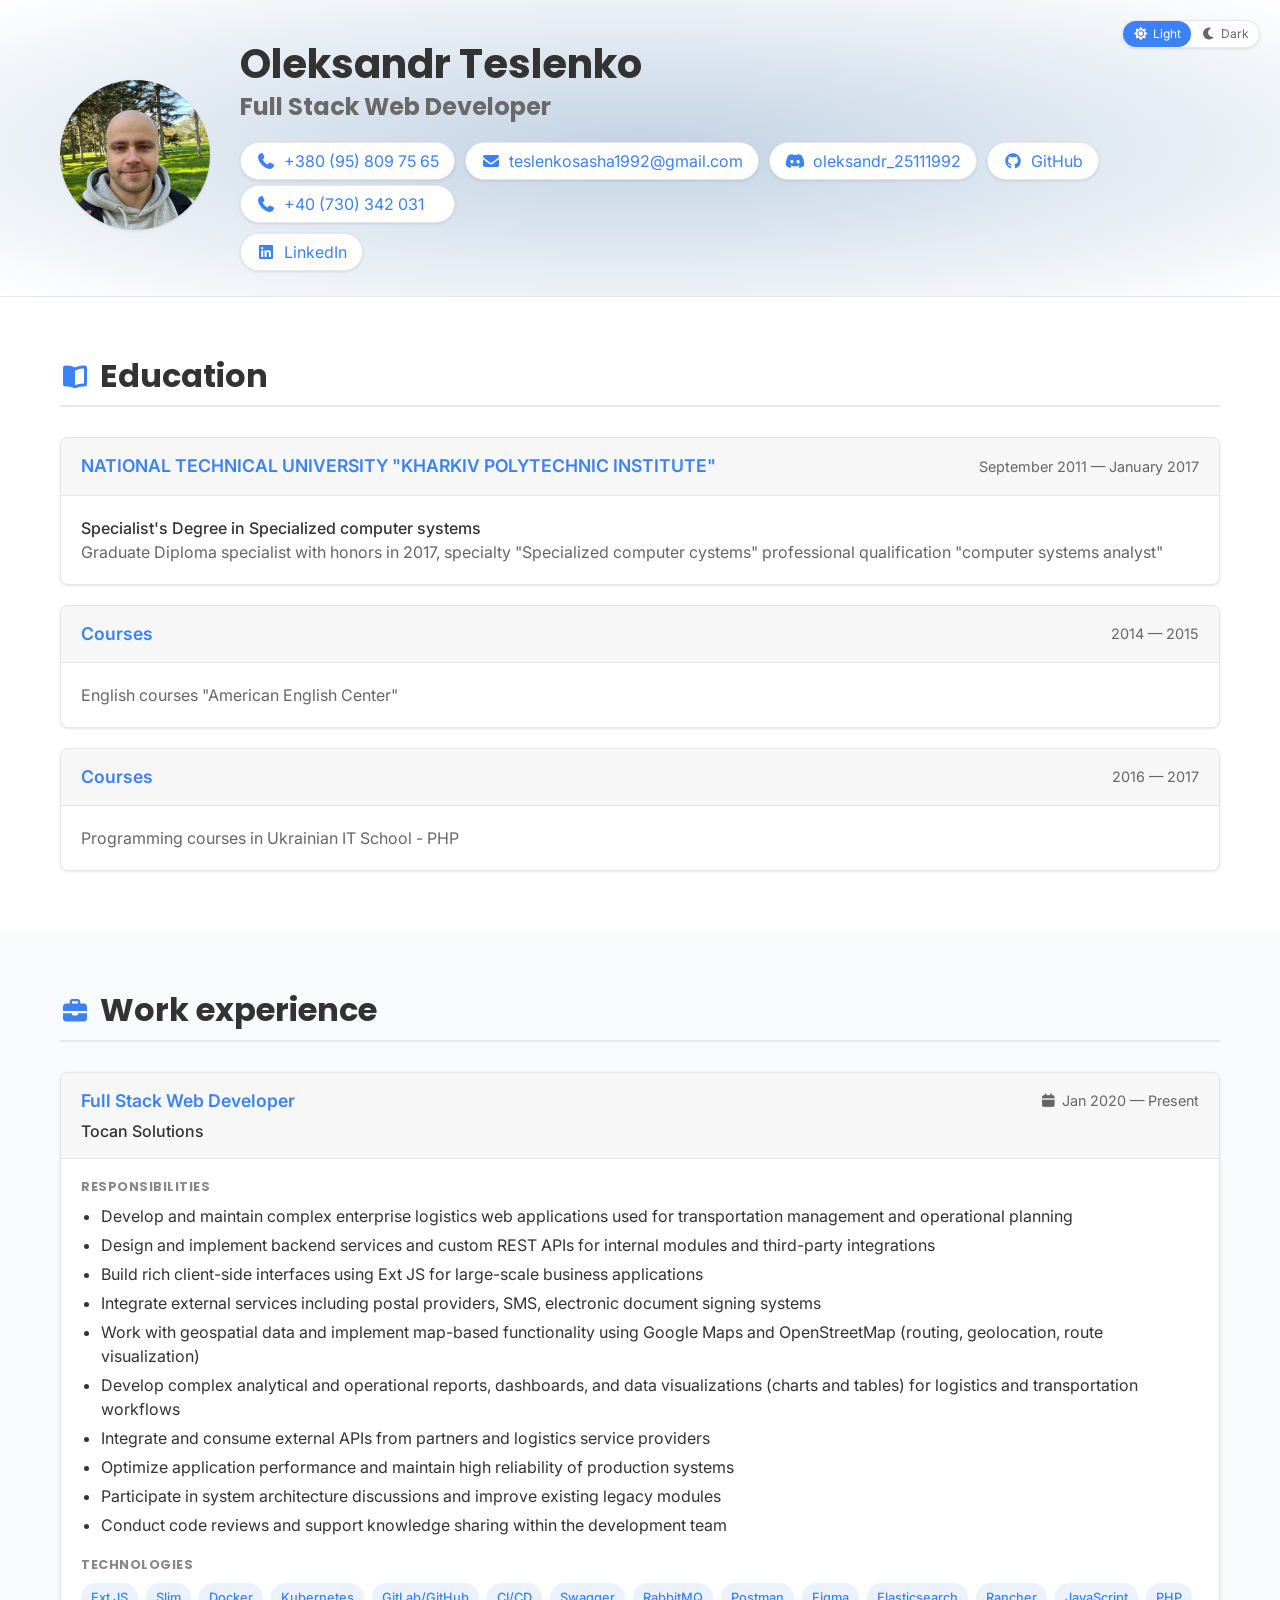
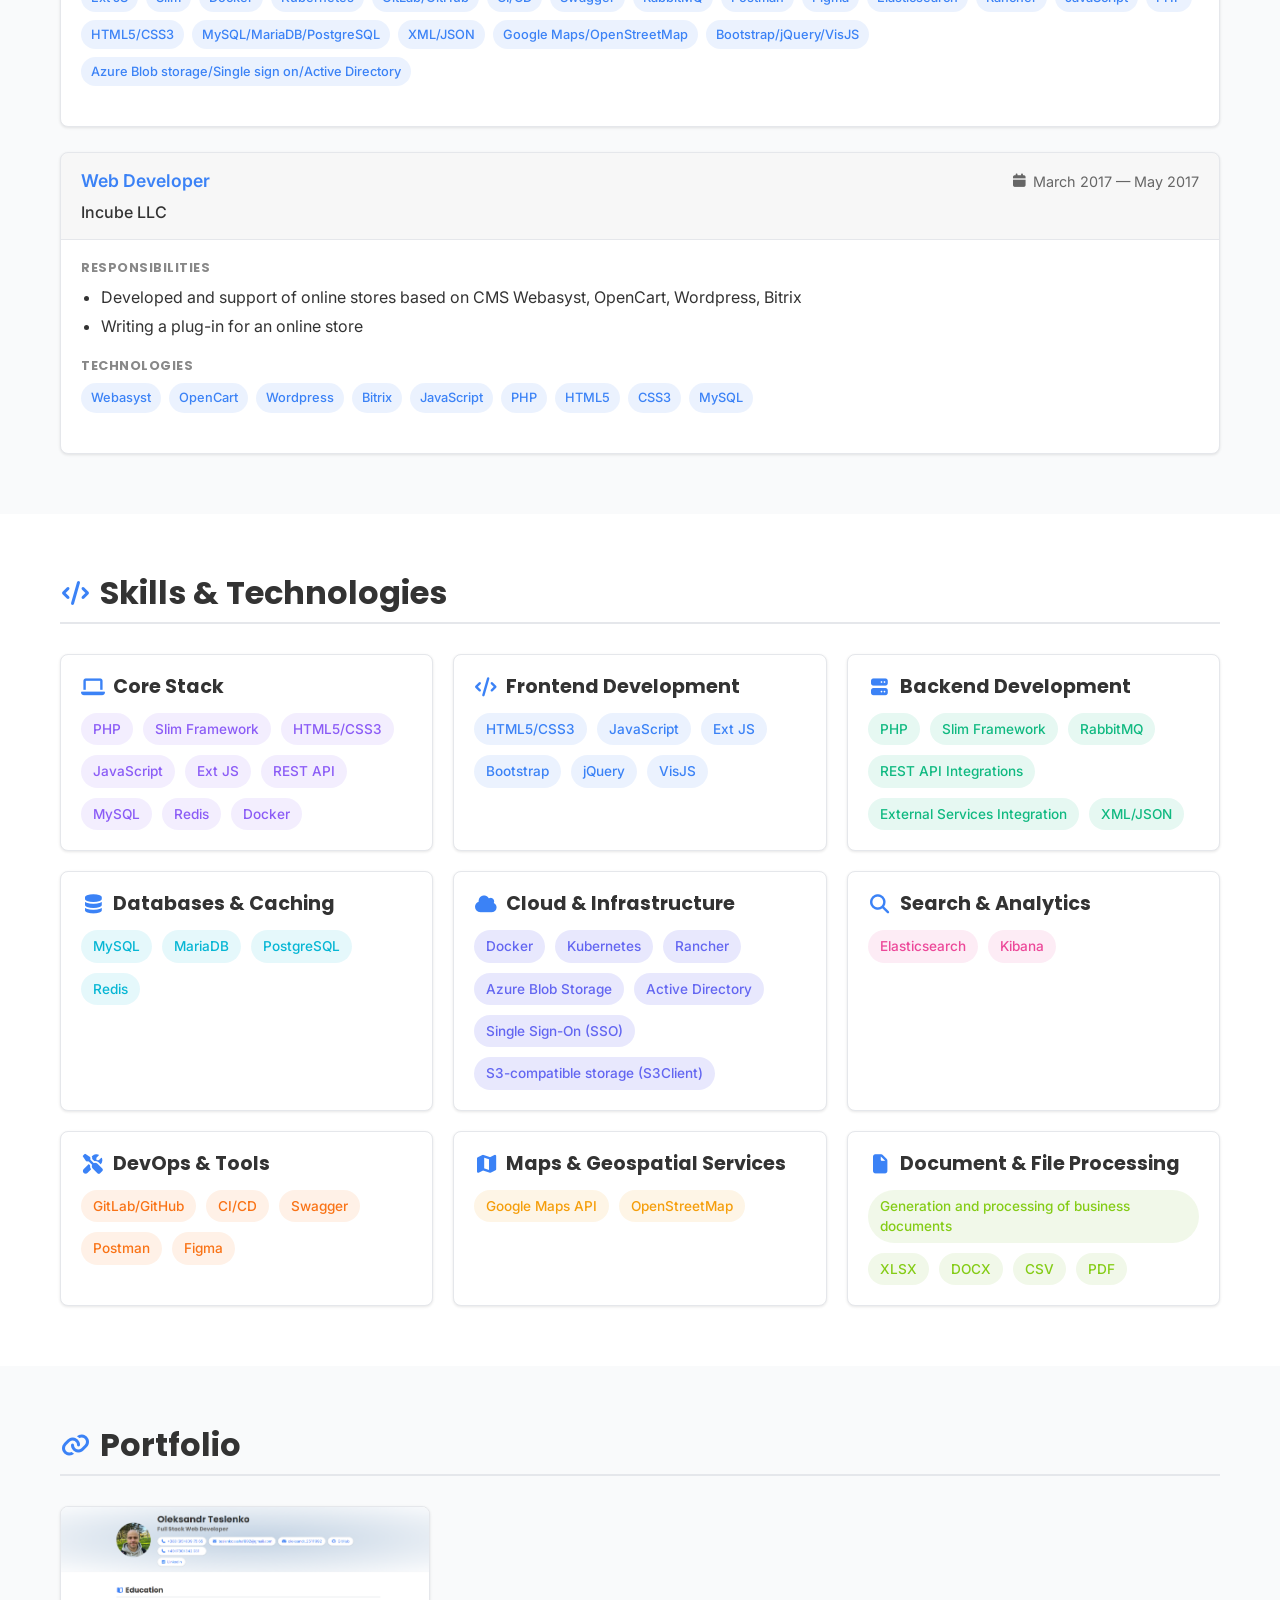
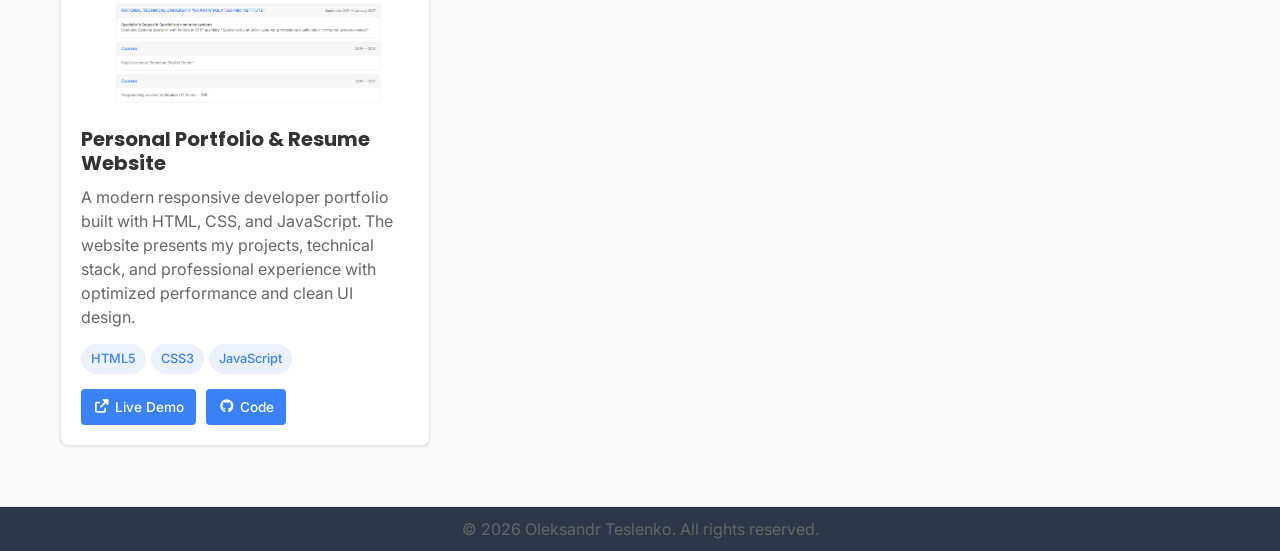
==== index.html @ dd495a84 "add portfolio site, edit Readme.md" ====
<!DOCTYPE html>
<html lang="en">

<head>
    <title>Oleksandr Teslenko | Full Stack Web Developer | Portfolio</title>
    <meta charset="UTF-8" />
    <meta name="viewport" content="width=device-width, initial-scale=1" />
    <meta name="author" content="Oleksandr Teslenko" />
    <meta name="robots" content="index, follow">
    <meta name="theme-color" content="#0f172a">
    <meta property="og:title" content="Oleksandr Teslenko — Full Stack Web Developer">
    <meta property="og:description" content="Professional full stack web developer portfolio">
    <meta property="og:type" content="website">
    <meta property="og:url" content="https://yourdomain.com">
    <!-- поставити з https://yourdomain.com
    <meta property="og:image" content="./assets/img/profile.jpg">  -->

    <link rel="icon" href="./assets/icons/favicon.ico" type="image/x-icon" />
    <!-- <link rel="icon" type="image/png" sizes="32x32" href="/assets/icons/favicon-32.png"> -->
    <!-- <link rel="icon" type="image/png" sizes="16x16" href="/assets/icons/favicon-16.png"> -->
    <!-- <link rel="apple-touch-icon" href="/assets/icons/apple-touch-icon.png"> -->
    <link rel="canonical" href="https://aleksandrteslenko.github.io/resume">
    <!-- preload font -->
    <link rel="preload" href="./assets/fonts/Inter/Inter-VariableFont_opsz,wght.woff2" as="font" type="font/woff2" crossorigin>
    <!-- Font Awesome for icons -->
    <link href="./assets/css/fontawesome-free-7.2.0-web/css/all.min.css" type="text/css" rel="stylesheet">
    <!-- styles -->
    <link rel="stylesheet" href="./assets/css/styles.css" type="text/css">

    <script type="application/ld+json">
        {
            "@context": "https://schema.org",
            "@type": "Person",
            "name": "Oleksandr Teslenko",
            "url": "https://aleksandrteslenko.github.io/resume",
            "image": "https://aleksandrteslenko.github.io/resume/assets/img/profile.jpg",
            "jobTitle": "Full Stack Web Developer",
            "description": "Full Stack Web Developer specializing in PHP, Node.js, JavaScript and modern web technologies.",
            "sameAs": [
                "https://github.com/AleksandrTeslenko",
                "https://www.linkedin.com/in/олександр-тесленко-096182159"
            ],
            "knowsAbout": [
                "PHP",
                "JavaScript",
                "Ext JS",
                "HTML5/CSS3",
                "MySQL",
                "Web Development",
                "Backend Development"
            ]
        }
    </script>
</head>

<body>
    <!-- Theme and language toggles -->
    <div class="toggles-container">
        <div class="theme-toggle-container">
            <div class="theme-toggle">
                <input type="radio" id="light" name="theme" value="light" checked>
                <label for="light"><i class="fas fa-sun"></i> Light</label>
                <input type="radio" id="dark" name="theme" value="dark">
                <label for="dark"><i class="fas fa-moon"></i> Dark</label>
            </div>
        </div>
    </div>

    <!-- Header with profile info -->
    <header class="profile-header">
        <div class="container">
            <div class="profile-container">
                <div class="profile-photo">
                    <img src="./assets/img/profile.jpg" alt="Photo of Oleksandr Teslenko">
                </div>
                <div class="profile-info">
                    <h1>Oleksandr Teslenko</h1>
                    <h2>Full Stack Web Developer</h2>

                    <div class="contact-cards">
                        <div class="contact-card-phones">
                            <div class="contact-card">
                                <i class="fas fa-phone"></i>
                                <a href="tel:+380958097565">+380 (95) 809 75 65</a>
                            </div>
                            <div class="contact-card">
                                <i class="fas fa-phone"></i>
                                <a href="tel:+40730342031">+40 (730) 342 031</a>
                            </div>
                        </div>

                        <div class="contact-card">
                            <i class="fas fa-envelope"></i>
                            <a href="mailto:teslenkosasha1992@gmail.com">teslenkosasha1992@gmail.com</a>
                        </div>

                        <div class="contact-card">
                            <i class="fab fa-discord"></i>
                            <a href="https://discord.com/channels/@me" target="_blank">oleksandr_25111992</a>
                        </div>

                        <div class="contact-card">
                            <i class="fab fa-github"></i>
                            <a href="https://github.com/AleksandrTeslenko" target="_blank">GitHub</a>
                        </div>

                        <div class="contact-card">
                            <i class="fab fa-linkedin"></i>
                            <a href="https://www.linkedin.com/in/олександр-тесленко-096182159" target="_blank">LinkedIn</a>
                        </div>
                    </div>
                </div>
            </div>
        </div>
    </header>

    <main>
        <!-- Education Section -->
        <section id="education" class="section">
            <div class="container">
                <div class="section-header">
                    <i class="fas fa-book-open"></i>
                    <h2>Education</h2>
                </div>

                <div class="education-list">
                    <!-- Education items will be inserted here by JavaScript -->
                </div>
            </div>
        </section>

        <!-- Experience Section -->
        <section id="experience" class="section section-alt">
            <div class="container">
                <div class="section-header">
                    <i class="fas fa-briefcase"></i>
                    <h2>Work experience</h2>
                </div>

                <div class="experience-list">
                    <!-- Experience items will be inserted here by JavaScript -->
                </div>
            </div>
        </section>

        <!-- Skills Section -->
        <section id="skills" class="section">
            <div class="container">
                <div class="section-header">
                    <i class="fas fa-code"></i>
                    <h2>Skills & Technologies</h2>
                </div>

                <div class="skills-container">
                    <!-- Skills cards will be inserted here by JavaScript -->
                </div>
            </div>
        </section>

        <!-- Portfolio Section -->
        <section id="portfolio" class="section section-alt">
            <div class="container">
                <div class="section-header">
                    <i class="fas fa-link"></i>
                    <h2>Portfolio</h2>
                </div>

                <div class="portfolio-grid">
                    <!-- Portfolio items will be inserted here by JavaScript -->
                </div>
            </div>
        </section>
    </main>

    <!-- Footer -->
    <footer>
        <div class="container">
            <div>&copy; <span id="current-year"></span> Oleksandr Teslenko. All rights reserved.</div>
        </div>
    </footer>

    <!-- JavaScript -->
    <script src="./assets/js/main.js"></script>
</body>

</html>
---- assets/css/styles.css ----
@font-face {
    font-family: 'Inter';
    src: 
        url('../fonts/Inter/Inter-VariableFont_opsz,wght.woff2') format('woff2'),
        url('../fonts/Inter/Inter-VariableFont_opsz,wght.woff') format('woff'),
        url('../fonts/Inter/Inter-VariableFont_opsz,wght.ttf') format('truetype');
    font-weight: 100 900;
    font-style: normal;
    font-display: swap;
}

@font-face {
    font-family: 'Poppins';
    src: url('../fonts/Poppins/Poppins-Bold.woff2') format('woff2'),
        url('../fonts/Poppins/Poppins-Bold.woff') format('woff'),
        url('../fonts/Poppins/Poppins-Bold.ttf') format('truetype');
    font-weight: 700;
    font-style: normal;
    font-display: swap;
}

:root {
    --primary-color: #3b82f6;
    --primary-hover: #2563eb;
    --secondary-color: #f3f4f6;
    --text-color: #333;
    --text-light: #666;
    --text-lighter: #888;
    --background-color: #fff;
    --background-alt: #f9fafb;
    --border-color: #e5e7eb;
    --shadow: 0 1px 3px rgba(0, 0, 0, 0.1);
    --card-background: #fff;
    --card-border: #e5e7eb;
    /* --header-background: #f9fafb; */
    --header-background: azure;
    --transition: all 0.3s ease;
    --profile-info-color: dimgray;
    --primary-color-link: #3b82f6;
}

.dark-theme {
    --primary-color: #60a5fa;
    --primary-hover: #93c5fd;
    --secondary-color: #1f2937;
    --text-color: #e5e7eb;
    --text-light: #9ca3af;
    --text-lighter: #6b7280;
    --background-color: #111827;
    --background-alt: #1f2937;
    --border-color: #374151;
    --shadow: 0 1px 3px rgba(0, 0, 0, 0.3);
    --card-background: #1f2937;
    --card-border: #374151;
    --header-background: #1f2937;
    --profile-info-color: lightsteelblue;
    --primary-color-link: #e5e7eb;
}

* {
    margin: 0;
    padding: 0;
    box-sizing: border-box;
}

html {
    text-rendering: optimizeLegibility;
}

body {
    font-family: 'Inter', system-ui, -apple-system, BlinkMacSystemFont,
                'Segoe UI', Roboto, Helvetica, Arial, sans-serif;
    font-size: 16px;
    line-height: 1.5;
    color: var(--text-color);
    background-color: var(--background-color);
    transition: var(--transition);
    -webkit-font-smoothing: antialiased;
    -moz-osx-font-smoothing: grayscale;
}

.container {
    max-width: 1200px;
    margin: 0 auto;
    padding: 0 20px;
}

/* Typography */
h1,
h2,
h3,
h4,
h5,
h6 {
    font-family: 'Poppins', sans-serif;
    line-height: 1.2;
    color: var(--text-color);
}

h1 {
    font-size: 2.5rem;
}

h2 {
    font-size: 2rem;
}

h3 {
    font-size: 1.5rem;
}

p {
    margin-bottom: 0rem;
}

a {
    color: var(--primary-color-link);
    text-decoration: none;
    transition: var(--transition);
}

a:hover {
    color: var(--primary-hover);
}

/* Toggle Containers */
.toggles-container {
    position: absolute;
    top: 20px;
    right: 20px;
    z-index: 100;
    display: flex;
    gap: 10px;
    flex-direction: row;
    font-size: 12px;
}

.theme-toggle-container,
.lang-toggle-container {
    z-index: 100;
    width: max-content;
}

.theme-toggle,
.lang-toggle {
    display: flex;
    align-items: center;
    background-color: var(--card-background);
    border: 1px solid var(--border-color);
    border-radius: 30px;
    /* padding: 3px 3px; */
    box-shadow: var(--shadow);
}

.theme-toggle input[type="radio"],
.lang-toggle input[type="radio"] {
    display: none;
}

.theme-toggle label,
.lang-toggle label {
    cursor: pointer;
    padding: 4px 10px;
    border-radius: 20px;
    color: var(--text-light);
    transition: var(--transition);
    display: flex;
    align-items: center;
    gap: 5px;
}

.theme-toggle input[type="radio"]:checked+label,
.lang-toggle input[type="radio"]:checked+label {
    background-color: var(--primary-color);
    color: white;
}

/* Profile Header */
.profile-header {
    padding: 40px 0 25px;
    /* background-color: var(--header-background); */
    background: radial-gradient(#c2d2e3, transparent);
    border-bottom: 1px solid var(--border-color);
}

.profile-container {
    display: flex;
    flex-wrap: wrap;
    align-items: center;
    gap: 30px;
}

.profile-photo {
    flex: 0 0 150px;
    height: 150px;
}

.profile-photo img {
    width: 100%;
    height: 100%;
    object-fit: cover;
    border-radius: 50%;
    /* border: 4px solid var(--card-background); */
    box-shadow: var(--shadow);
}

.profile-info {
    flex: 1;
    min-width: 280px;
}

.profile-info h1 {
    margin-bottom: 5px;
}

.profile-info h2 {
    font-size: 1.5rem;
    color: var(--profile-info-color);
    margin-bottom: 20px;
    font-weight: 500;
}

.contact-cards {
    display: flex;
    flex-wrap: wrap;
    gap: 10px;
    margin-top: 15px;
}

.contact-card {
    display: flex;
    align-items: center;
    background-color: var(--card-background);
    border: 1px solid var(--border-color);
    border-radius: 50px;
    padding: 6px 15px;
    box-shadow: var(--shadow);
    transition: var(--transition);
    height: fit-content;
}

.contact-card:hover {
    transform: translateY(-2px);
    box-shadow: 0 4px 6px rgba(0, 0, 0, 0.1);
}

.contact-card i {
    color: var(--primary-color);
    margin-right: 8px;
}

.contact-card-phones {
    display: flex;
    flex-direction: column;
    align-items: stretch;
    justify-content: space-between;
    gap: 5px;
}

/* Section Styles */
.section {
    padding: 60px 0;
    background-color: var(--background-color);
}

.section-alt {
    background-color: var(--background-alt);
}

.section-header {
    display: flex;
    align-items: center;
    gap: 10px;
    margin-bottom: 30px;
    border-bottom: 2px solid var(--border-color);
    padding-bottom: 10px;
}

.section-header i {
    font-size: 1.5rem;
    color: var(--primary-color);
}

/* Education Section */
.education-list {
    display: grid;
    gap: 20px;
}

.education-item {
    background-color: var(--card-background);
    border: 1px solid var(--card-border);
    border-radius: 8px;
    overflow: hidden;
    box-shadow: var(--shadow);
    transition: var(--transition);
}

.education-item:hover {
    transform: translateY(-3px);
    box-shadow: 0 6px 12px rgba(0, 0, 0, 0.1);
}

.education-header {
    display: flex;
    justify-content: space-between;
    align-items: center;
    padding: 15px 20px;
    background-color: rgba(0, 0, 0, 0.03);
    border-bottom: 1px solid var(--border-color);
    flex-wrap: wrap;
    gap: 10px;
}

.education-institution {
    font-weight: 600;
    color: var(--primary-color);
    font-size: 1.1rem;
}

.education-dates {
    font-size: 0.9rem;
    color: var(--text-light);
}

.education-content {
    padding: 20px;
}

.education-content p {
    margin-bottom: 0px;
}

.education-degree {
    font-weight: 500;
    margin-bottom: 10px;
}

.education-description {
    color: var(--text-light);
}

/* Experience Section */
.experience-list {
    display: grid;
    gap: 25px;
}

.experience-item {
    background-color: var(--card-background);
    border: 1px solid var(--card-border);
    border-radius: 8px;
    overflow: hidden;
    box-shadow: var(--shadow);
    transition: var(--transition);
}

.experience-item:hover {
    transform: translateY(-3px);
    box-shadow: 0 6px 12px rgba(0, 0, 0, 0.1);
}

.experience-header {
    padding: 15px 20px;
    background-color: rgba(0, 0, 0, 0.03);
    border-bottom: 1px solid var(--border-color);
}

.experience-title-row {
    display: flex;
    justify-content: space-between;
    align-items: center;
    flex-wrap: wrap;
    gap: 10px;
    margin-bottom: 5px;
}

.experience-position {
    font-weight: 600;
    color: var(--primary-color);
    font-size: 1.1rem;
}

.experience-dates {
    font-size: 0.9rem;
    color: var(--text-light);
    display: flex;
    align-items: center;
    gap: 5px;
}

.experience-company {
    font-weight: 500;
}

.experience-content {
    padding: 20px;
}

.experience-section {
    margin-bottom: 20px;
}

.experience-section h4 {
    text-transform: uppercase;
    font-size: 0.8rem;
    letter-spacing: 0.5px;
    color: var(--text-lighter);
    margin-bottom: 10px;
}

.experience-responsibilities {
    padding-left: 20px;
}

.experience-responsibilities li {
    margin-bottom: 5px;
}

.experience-technologies {
    display: flex;
    flex-wrap: wrap;
    gap: 8px;
}

.tech-tag {
    background-color: rgba(59, 130, 246, 0.1);
    color: var(--primary-color);
    font-size: 0.8rem;
    font-weight: 500;
    padding: 5px 10px;
    border-radius: 20px;
}

/* Skills Section */
.skills-container {
    display: grid;
    grid-template-columns: repeat(auto-fill, minmax(300px, 1fr));
    gap: 20px;
}

.skills-card {
    background-color: var(--card-background);
    border: 1px solid var(--card-border);
    border-radius: 8px;
    overflow: hidden;
    box-shadow: var(--shadow);
    padding: 20px;
    transition: var(--transition);
}

.skills-card:hover {
    transform: translateY(-3px);
    box-shadow: 0 6px 12px rgba(0, 0, 0, 0.1);
}

.skills-card h3 {
    display: flex;
    align-items: center;
    gap: 8px;
    margin-bottom: 15px;
    font-size: 1.2rem;
}

.skills-card h3 i {
    color: var(--primary-color);
}

.skills-list {
    display: flex;
    flex-wrap: wrap;
    gap: 10px;
}

.skills-list span {
    display: inline-block;
    padding: 6px 12px;
    border-radius: 99px;
    font-size: 0.85rem;
    font-weight: 500;
}

/* Colored pills for each skill category */
.core-skill {
    background-color: rgba(139, 92, 246, 0.1);
    color: #8b5cf6;
}

.frontend-skill {
    background-color: rgba(59, 130, 246, 0.1);
    color: #3b82f6;
}

.backend-skill {
    background-color: rgba(16, 185, 129, 0.1);
    color: #10b981;
}

.cloud-skill {
    background-color: rgba(99, 102, 241, 0.15);
    color: #6366f1;
}

.tools-skill {
    background-color: rgba(249, 115, 22, 0.1);
    color: #f97316;
}

.database-skill {
    background-color: rgba(6, 182, 212, 0.1);
    color: #06b6d4;
}

.search-skill {
    background-color: rgba(236, 72, 153, 0.1);
    color: #ec4899;
}

.maps-skill {
    background-color: rgba(245, 158, 11, 0.1);
    color: #f59e0b;
}

.documents-skill {
    background-color: rgba(139, 195, 74, 0.12);
    color: #84cc16;
}

.skill {
    transition: all 0.2s ease;
}

.skill:hover {
    transform: translateY(-2px);
    filter: brightness(1.1);
}

/* Portfolio Section */
.portfolio-grid {
    display: grid;
    grid-template-columns: repeat(auto-fill, minmax(300px, 1fr));
    gap: 25px;
}

.portfolio-item {
    background-color: var(--card-background);
    border: 1px solid var(--card-border);
    border-radius: 8px;
    overflow: hidden;
    box-shadow: var(--shadow);
    transition: var(--transition);
    height: 100%;
    display: flex;
    flex-direction: column;
}

.portfolio-item:hover {
    transform: translateY(-5px);
    box-shadow: 0 10px 15px rgba(0, 0, 0, 0.1);
}

.portfolio-image {
    height: 200px;
    overflow: hidden;
}

.portfolio-image img {
    width: 100%;
    height: 100%;
    object-fit: cover;
    transition: transform 0.5s ease;
}

.portfolio-item:hover .portfolio-image img {
    transform: scale(1.05);
}

.portfolio-content {
    padding: 20px;
    flex-grow: 1;
    display: flex;
    flex-direction: column;
}

.portfolio-title {
    font-size: 1.25rem;
    margin-bottom: 10px;
}

.portfolio-description {
    color: var(--text-light);
    margin-bottom: 15px;
    flex-grow: 1;
}

.portfolio-technologies {
    display: flex;
    flex-wrap: wrap;
    gap: 5px;
    margin-bottom: 15px;
}

.portfolio-links {
    display: flex;
    gap: 10px;
    margin-top: auto;
}

.portfolio-link {
    display: inline-flex;
    align-items: center;
    gap: 5px;
    background-color: var(--primary-color);
    color: white;
    padding: 8px 12px;
    border-radius: 4px;
    font-size: 0.85rem;
    font-weight: 500;
    transition: var(--transition);
}

.portfolio-link:hover {
    background-color: var(--primary-hover);
    color: white;
}

/* Footer */
footer {
    /* background-color: var(--header-background); */
    background-color: #2d3748;
    border-top: 1px solid var(--border-color);
    padding: 10px 0;
    text-align: center;
    color: var(--text-light);
}

.footer-tech {
    font-size: 0.9rem;
    margin-top: 5px;
    color: var(--text-lighter);
    opacity: 0.8;
}

/* Animation */
.fade-in {
    opacity: 0;
    transform: translateY(10px);
    transition: opacity 0.5s ease-out, transform 0.5s ease-out;
}

/* Responsive Design */
@media (max-width: 768px) {
    .profile-container {
        flex-direction: column;
        align-items: center;
        text-align: center;
    }

    .contact-cards {
        justify-content: center;
    }

    .education-header,
    .experience-title-row {
        flex-direction: column;
        align-items: flex-start;
    }

    .skills-container,
    .portfolio-grid {
        grid-template-columns: 1fr;
    }
}

@media (max-width: 480px) {
    body {
        font-size: 14px;
    }

    h1 {
        font-size: 2rem;
    }

    h2 {
        font-size: 1.5rem;
    }

    .section {
        padding: 40px 0;
    }

    .profile-header {
        padding: 60px 0 30px;
    }

    .theme-toggle-container {
        top: 10px;
        right: 10px;
    }
}
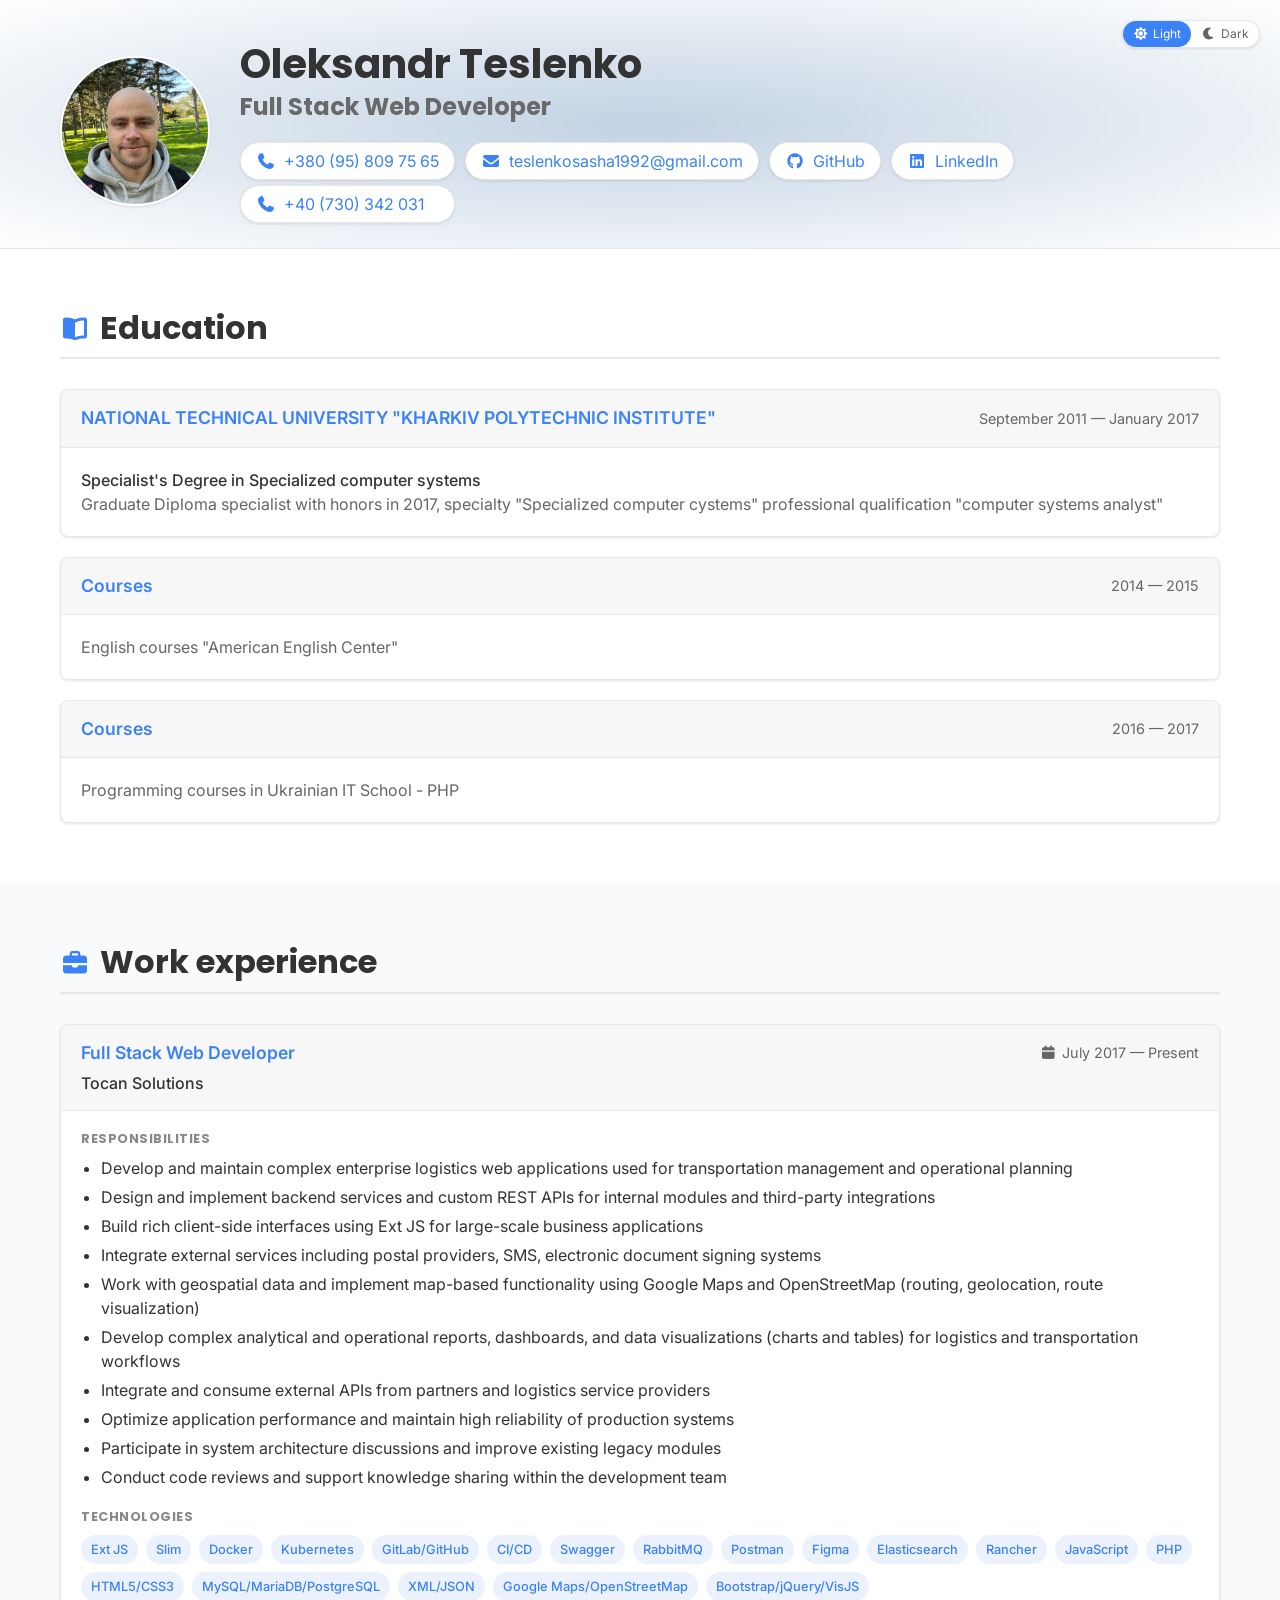
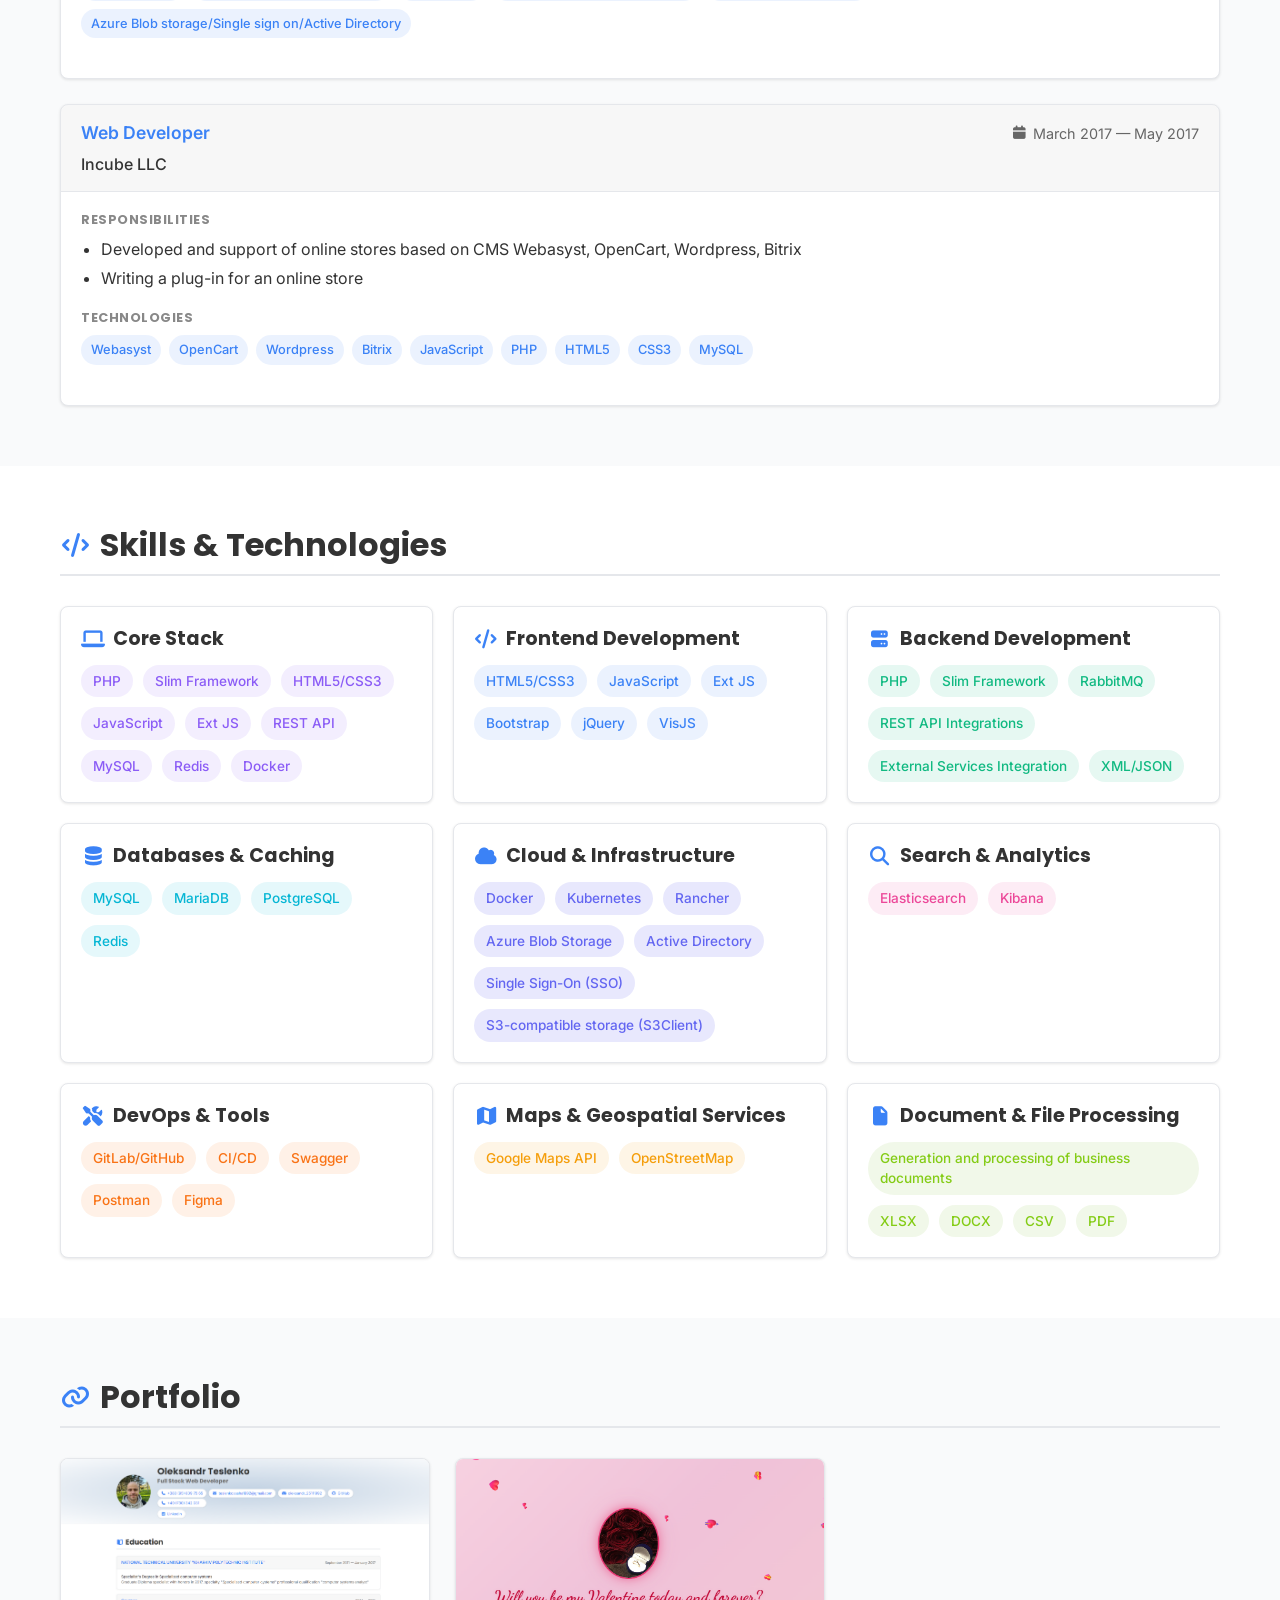
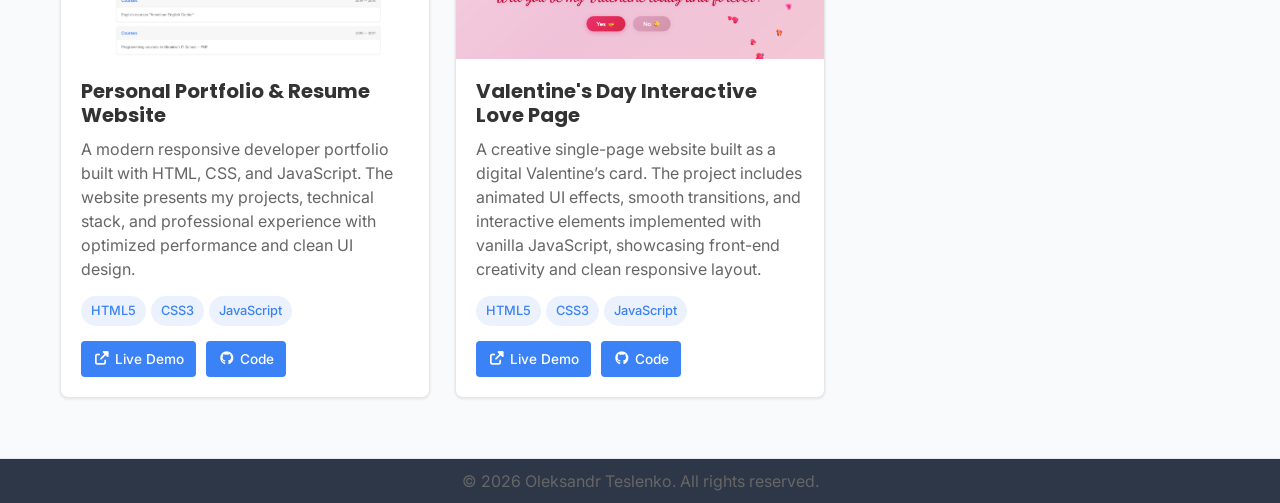
==== commit d10956bf: "change contact-cards" ====
--- a/index.html
+++ b/index.html
@@ -10,18 +10,26 @@
     <meta name="theme-color" content="#0f172a">
     <meta property="og:title" content="Oleksandr Teslenko — Full Stack Web Developer">
     <meta property="og:description" content="Professional full stack web developer portfolio">
+    <meta property="og:image" content="https://aleksandrteslenko.github.io/resume/assets/img/preview.png">
+    <meta property="og:url" content="https://aleksandrteslenko.github.io/resume">
     <meta property="og:type" content="website">
-    <meta property="og:url" content="https://yourdomain.com">
-    <!-- поставити з https://yourdomain.com
-    <meta property="og:image" content="./assets/img/profile.jpg">  -->
 
-    <link rel="icon" href="./assets/icons/favicon.ico" type="image/x-icon" />
-    <!-- <link rel="icon" type="image/png" sizes="32x32" href="/assets/icons/favicon-32.png"> -->
-    <!-- <link rel="icon" type="image/png" sizes="16x16" href="/assets/icons/favicon-16.png"> -->
-    <!-- <link rel="apple-touch-icon" href="/assets/icons/apple-touch-icon.png"> -->
+    <!-- classic favicon -->
+    <link rel="icon" href="./assets/icons/favicon.ico" sizes="any" type="image/x-icon">
+    <!-- PNG favicons -->
+    <link rel="icon" type="image/png" sizes="32x32" href="./assets/icons/favicon-32x32.png">
+    <link rel="icon" type="image/png" sizes="16x16" href="./assets/icons/favicon-16x16.png">
+    <!-- Android / PWA -->
+    <link rel="icon" type="image/png" sizes="192x192" href="./assets/icons/favicon-192x192.png">
+    <!-- Apple -->
+    <link rel="apple-touch-icon" sizes="180x180" href="./assets/icons/apple-touch-icon.png">
+
     <link rel="canonical" href="https://aleksandrteslenko.github.io/resume">
+    <link rel="manifest" href="./site.webmanifest">
+
     <!-- preload font -->
-    <link rel="preload" href="./assets/fonts/Inter/Inter-VariableFont_opsz,wght.woff2" as="font" type="font/woff2" crossorigin>
+    <link rel="preload" href="./assets/fonts/Inter/Inter-VariableFont_opsz,wght.woff2" as="font" type="font/woff2"
+        crossorigin>
     <!-- Font Awesome for icons -->
     <link href="./assets/css/fontawesome-free-7.2.0-web/css/all.min.css" type="text/css" rel="stylesheet">
     <!-- styles -->
@@ -94,10 +102,10 @@
                             <a href="mailto:teslenkosasha1992@gmail.com">teslenkosasha1992@gmail.com</a>
                         </div>
 
-                        <div class="contact-card">
+                        <!-- <div class="contact-card">
                             <i class="fab fa-discord"></i>
                             <a href="https://discord.com/channels/@me" target="_blank">oleksandr_25111992</a>
-                        </div>
+                        </div> -->
 
                         <div class="contact-card">
                             <i class="fab fa-github"></i>
@@ -106,7 +114,7 @@
 
                         <div class="contact-card">
                             <i class="fab fa-linkedin"></i>
-                            <a href="https://www.linkedin.com/in/олександр-тесленко-096182159" target="_blank">LinkedIn</a>
+                            <a href="https://www.linkedin.com/in/oleksandr-teslenko-096182159" target="_blank">LinkedIn</a>
                         </div>
                     </div>
                 </div>
@@ -172,14 +180,12 @@
         </section>
     </main>
 
-    <!-- Footer -->
     <footer>
         <div class="container">
             <div>&copy; <span id="current-year"></span> Oleksandr Teslenko. All rights reserved.</div>
         </div>
     </footer>
 
-    <!-- JavaScript -->
     <script src="./assets/js/main.js"></script>
 </body>
 
--- a/assets/css/styles.css
+++ b/assets/css/styles.css
@@ -1,6 +1,6 @@
 @font-face {
     font-family: 'Inter';
-    src: 
+    src:
         url('../fonts/Inter/Inter-VariableFont_opsz,wght.woff2') format('woff2'),
         url('../fonts/Inter/Inter-VariableFont_opsz,wght.woff') format('woff'),
         url('../fonts/Inter/Inter-VariableFont_opsz,wght.ttf') format('truetype');
@@ -69,7 +69,7 @@
 
 body {
     font-family: 'Inter', system-ui, -apple-system, BlinkMacSystemFont,
-                'Segoe UI', Roboto, Helvetica, Arial, sans-serif;
+        'Segoe UI', Roboto, Helvetica, Arial, sans-serif;
     font-size: 16px;
     line-height: 1.5;
     color: var(--text-color);
@@ -193,6 +193,7 @@
 .profile-photo {
     flex: 0 0 150px;
     height: 150px;
+    width: 150px;
 }
 
 .profile-photo img {
@@ -200,7 +201,7 @@
     height: 100%;
     object-fit: cover;
     border-radius: 50%;
-    /* border: 4px solid var(--card-background); */
+    border: 2px solid var(--card-background);
     box-shadow: var(--shadow);
 }
 
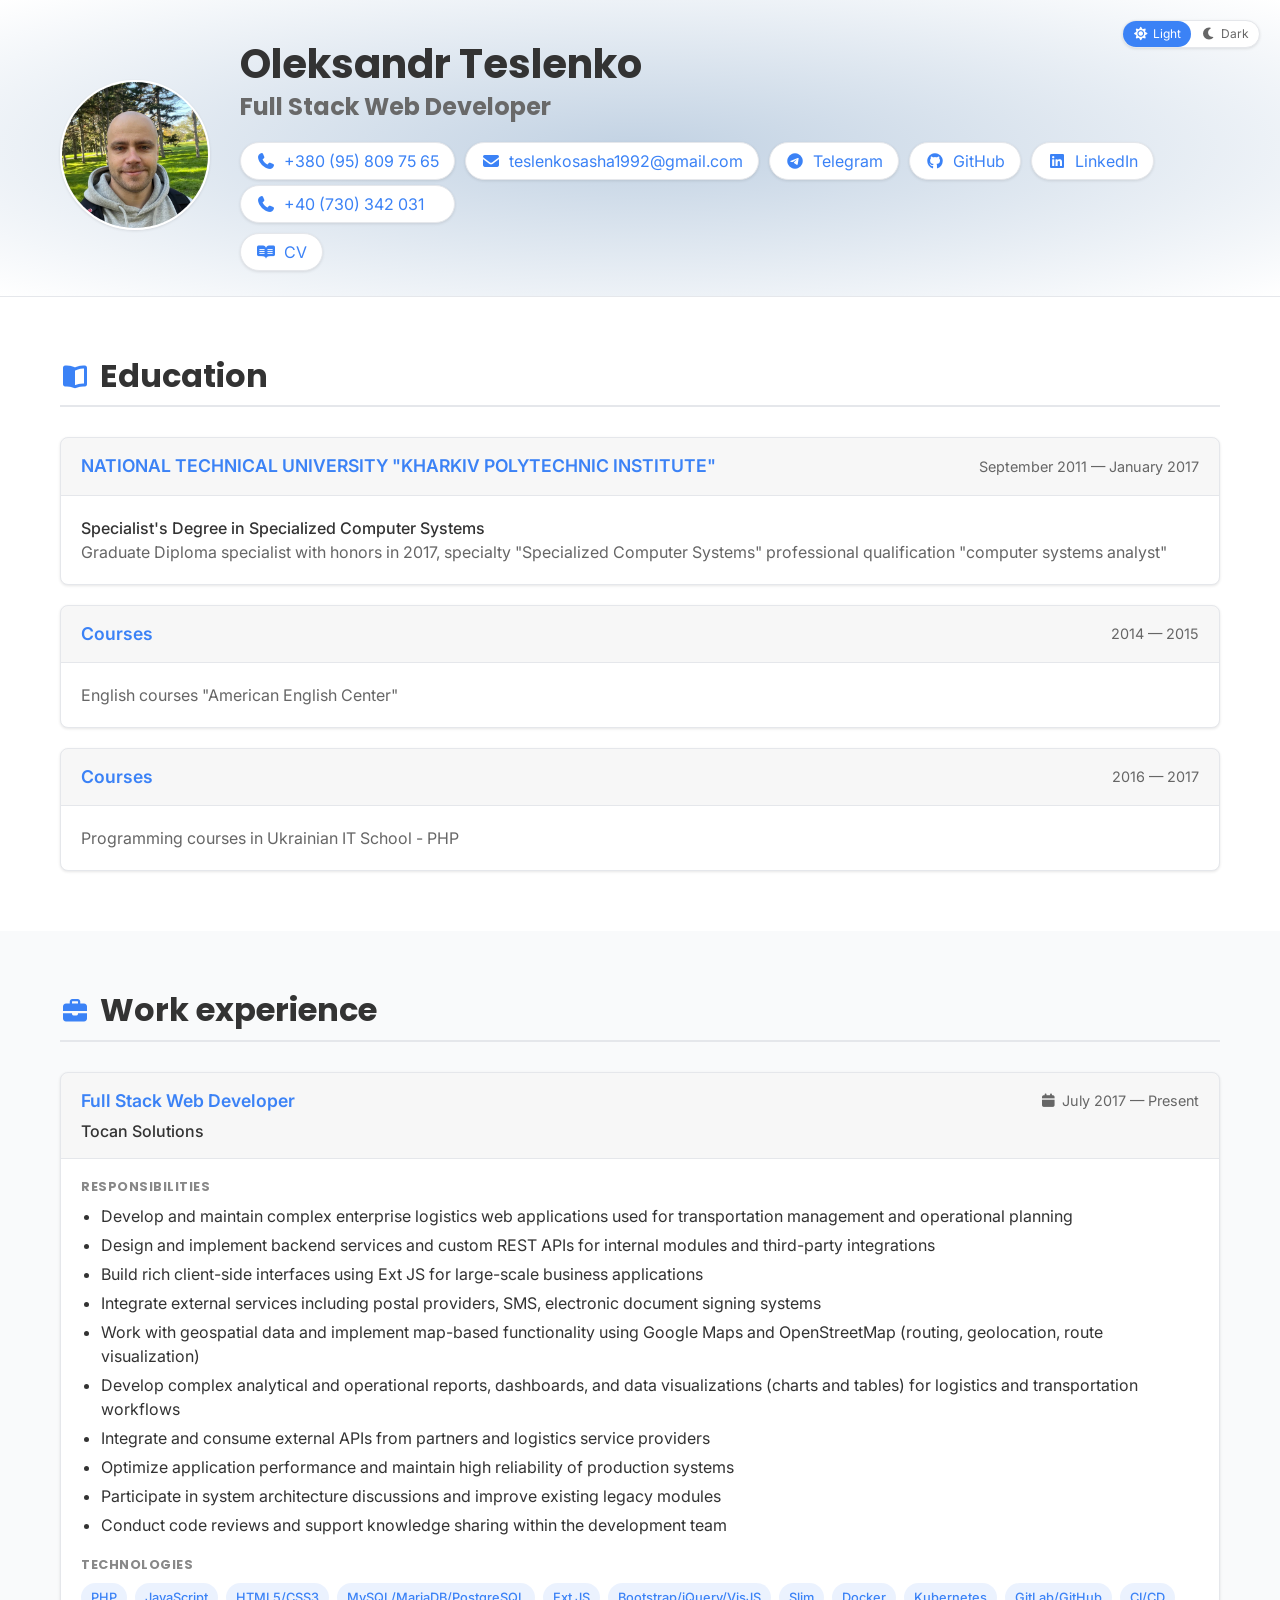
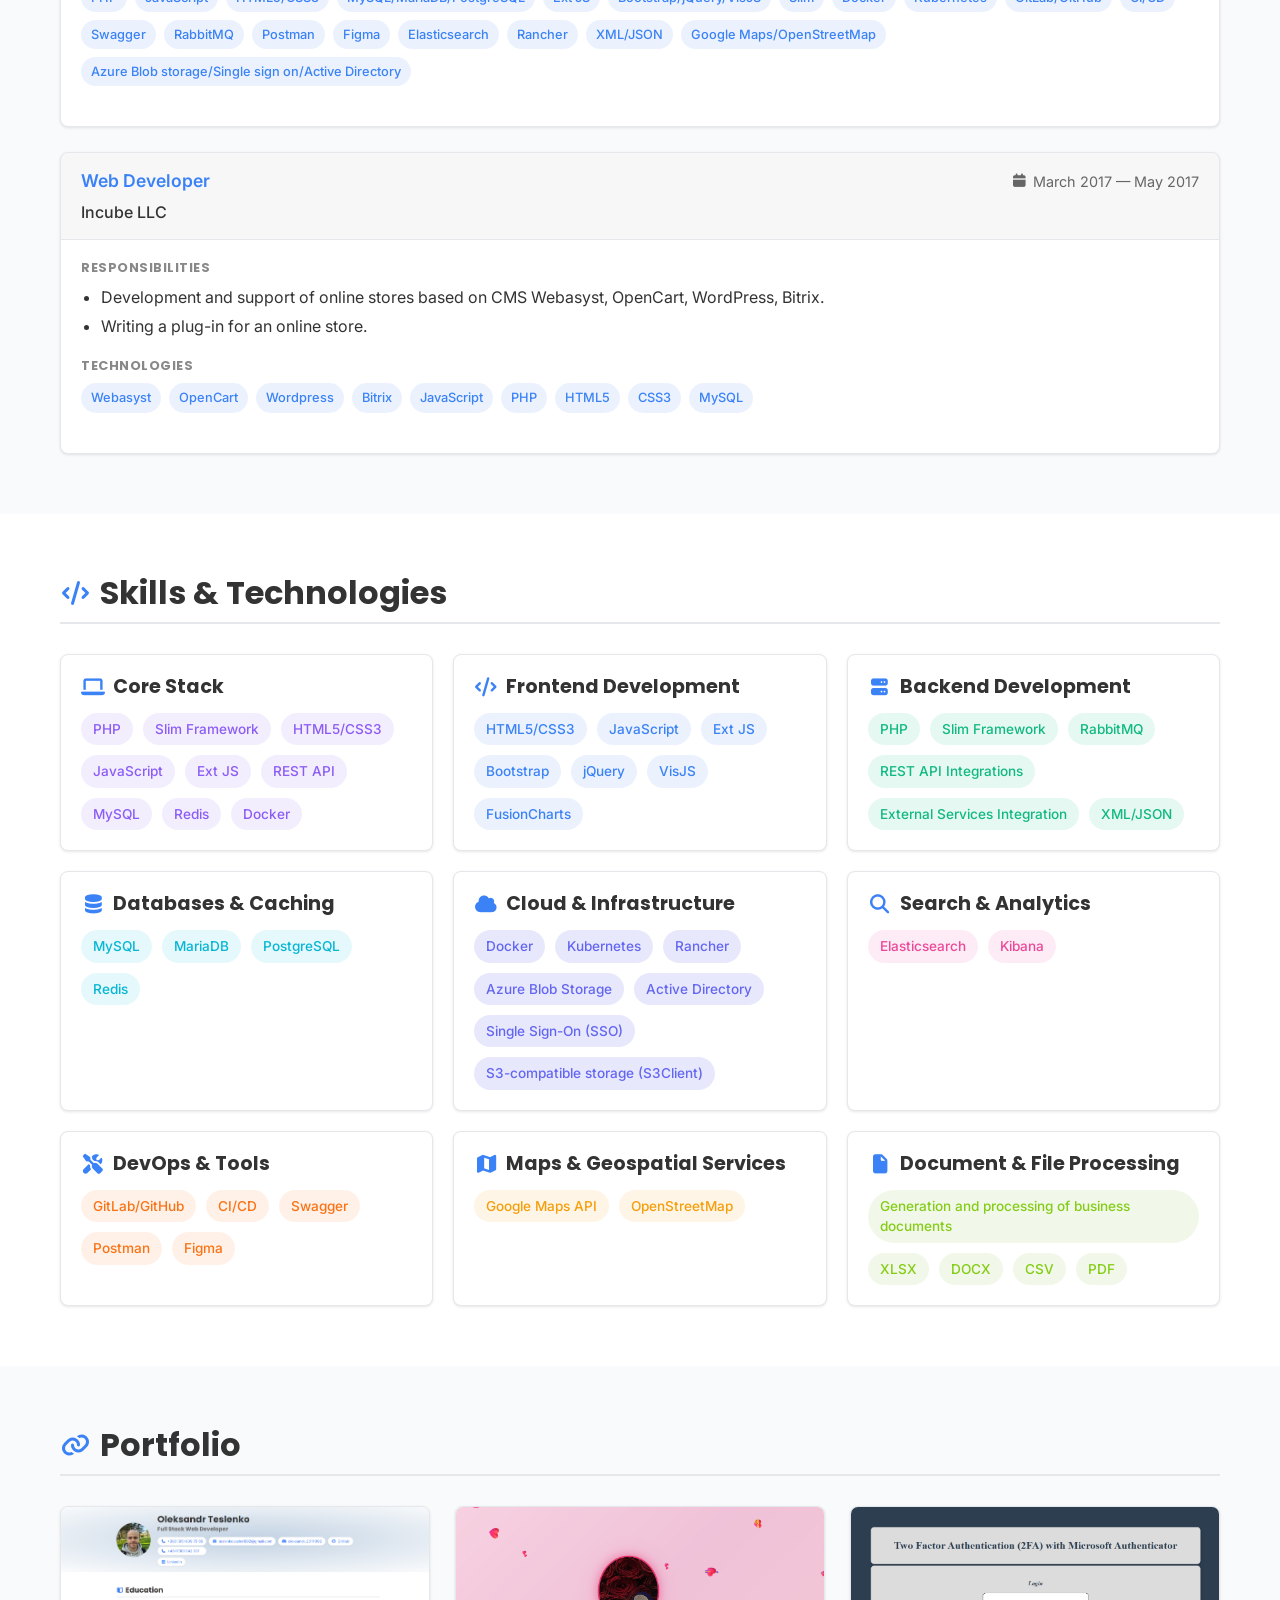
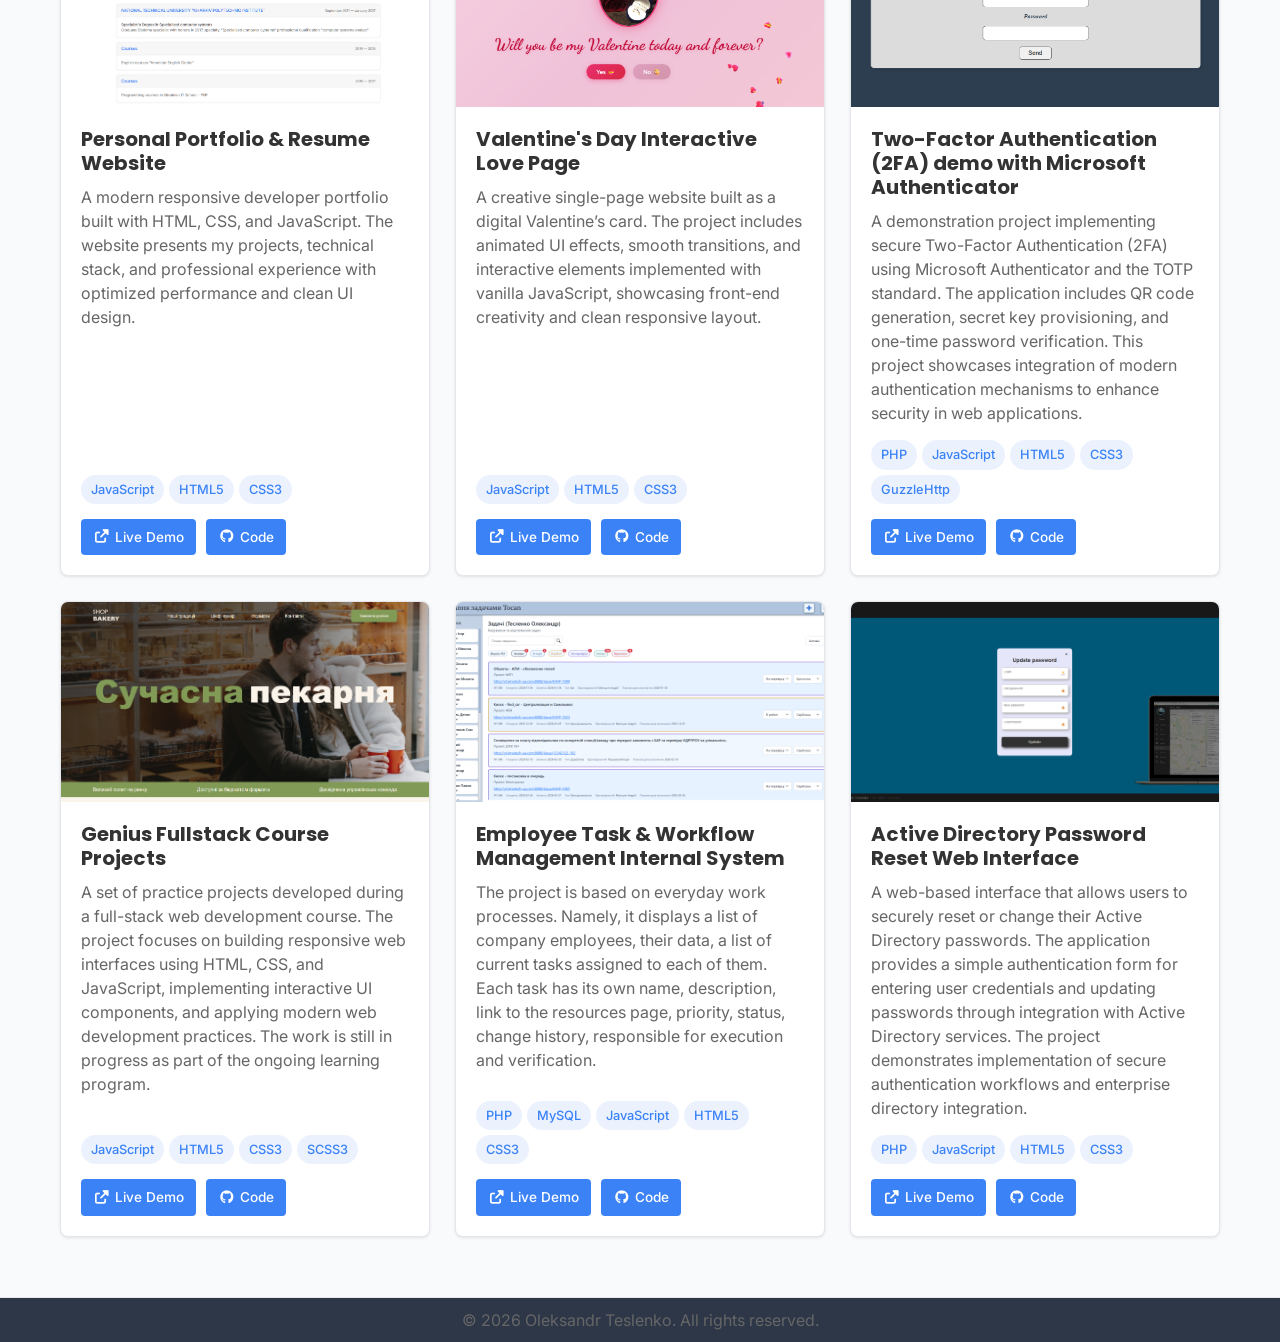
==== commit 8e1d6158: "add telegram and CV" ====
--- a/index.html
+++ b/index.html
@@ -88,18 +88,27 @@
                     <div class="contact-cards">
                         <div class="contact-card-phones">
                             <div class="contact-card">
-                                <i class="fas fa-phone"></i>
-                                <a href="tel:+380958097565">+380 (95) 809 75 65</a>
+                                <a href="tel:+380958097565">
+                                    <i class="fas fa-phone"></i>+380 (95) 809 75 65
+                                </a>
                             </div>
                             <div class="contact-card">
-                                <i class="fas fa-phone"></i>
-                                <a href="tel:+40730342031">+40 (730) 342 031</a>
+                                <a href="tel:+40730342031">
+                                    <i class="fas fa-phone"></i>+40 (730) 342 031
+                                </a>
                             </div>
                         </div>
 
                         <div class="contact-card">
-                            <i class="fas fa-envelope"></i>
-                            <a href="mailto:teslenkosasha1992@gmail.com">teslenkosasha1992@gmail.com</a>
+                            <a href="mailto:teslenkosasha1992@gmail.com">
+                                <i class="fas fa-envelope"></i>teslenkosasha1992@gmail.com
+                            </a>
+                        </div>
+
+                        <div class="contact-card">
+                            <a href="https://t.me/Teslenko_O" target="_blank">
+                                <i class="fab fa-telegram"></i>Telegram
+                            </a>
                         </div>
 
                         <!-- <div class="contact-card">
@@ -108,13 +117,22 @@
                         </div> -->
 
                         <div class="contact-card">
-                            <i class="fab fa-github"></i>
-                            <a href="https://github.com/AleksandrTeslenko" target="_blank">GitHub</a>
-                        </div>
-
-                        <div class="contact-card">
-                            <i class="fab fa-linkedin"></i>
-                            <a href="https://www.linkedin.com/in/oleksandr-teslenko-096182159" target="_blank">LinkedIn</a>
+                            <a href="https://github.com/AleksandrTeslenko" target="_blank">
+                                <i class="fab fa-github"></i>GitHub
+                            </a>
+                        </div>
+
+                        <div class="contact-card">
+                            <a href="https://www.linkedin.com/in/oleksandr-teslenko-096182159/?locale=en_US"
+                                target="_blank">
+                                <i class="fab fa-linkedin"></i>LinkedIn
+                            </a>
+                        </div>
+
+                        <div class="contact-card">
+                            <a href="https://aleksandrteslenko.github.io/resume/cv.html" target="_blank">
+                                <i class="fab fa-readme"></i>CV
+                            </a>
                         </div>
                     </div>
                 </div>
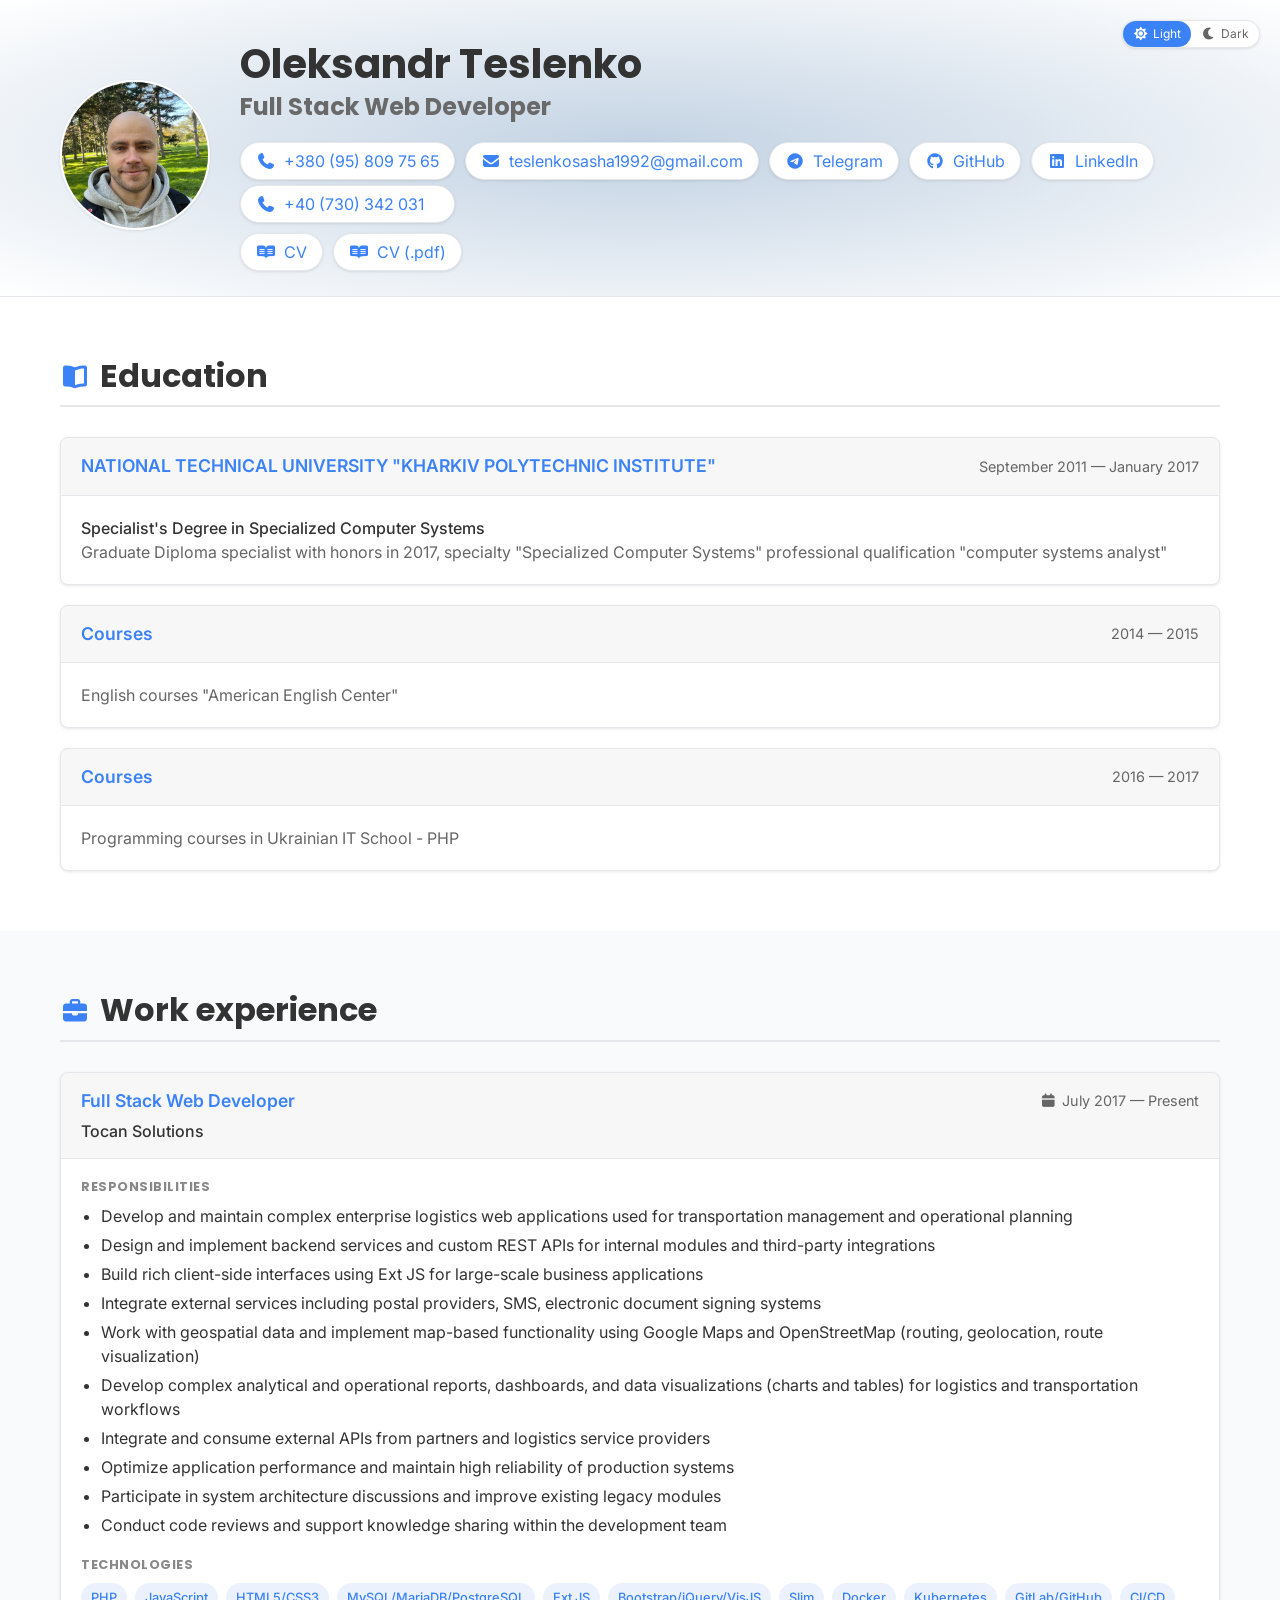
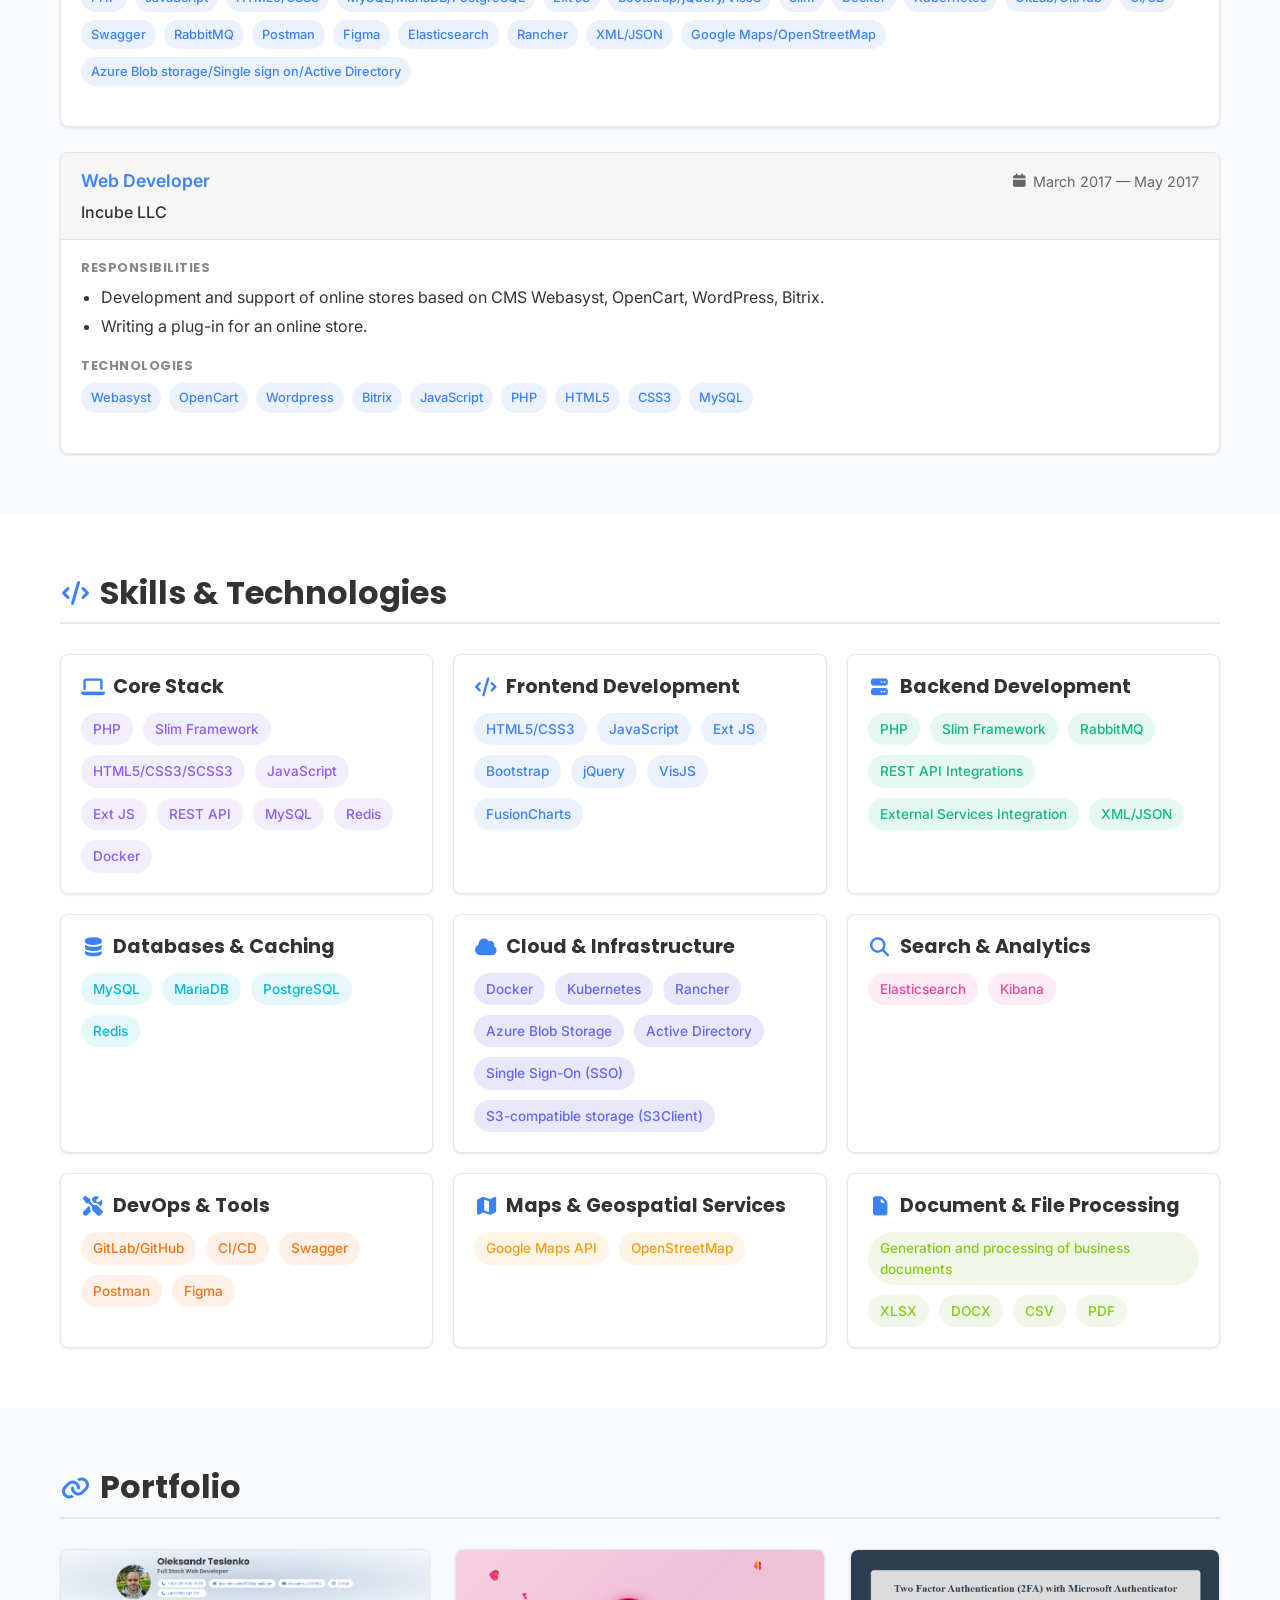
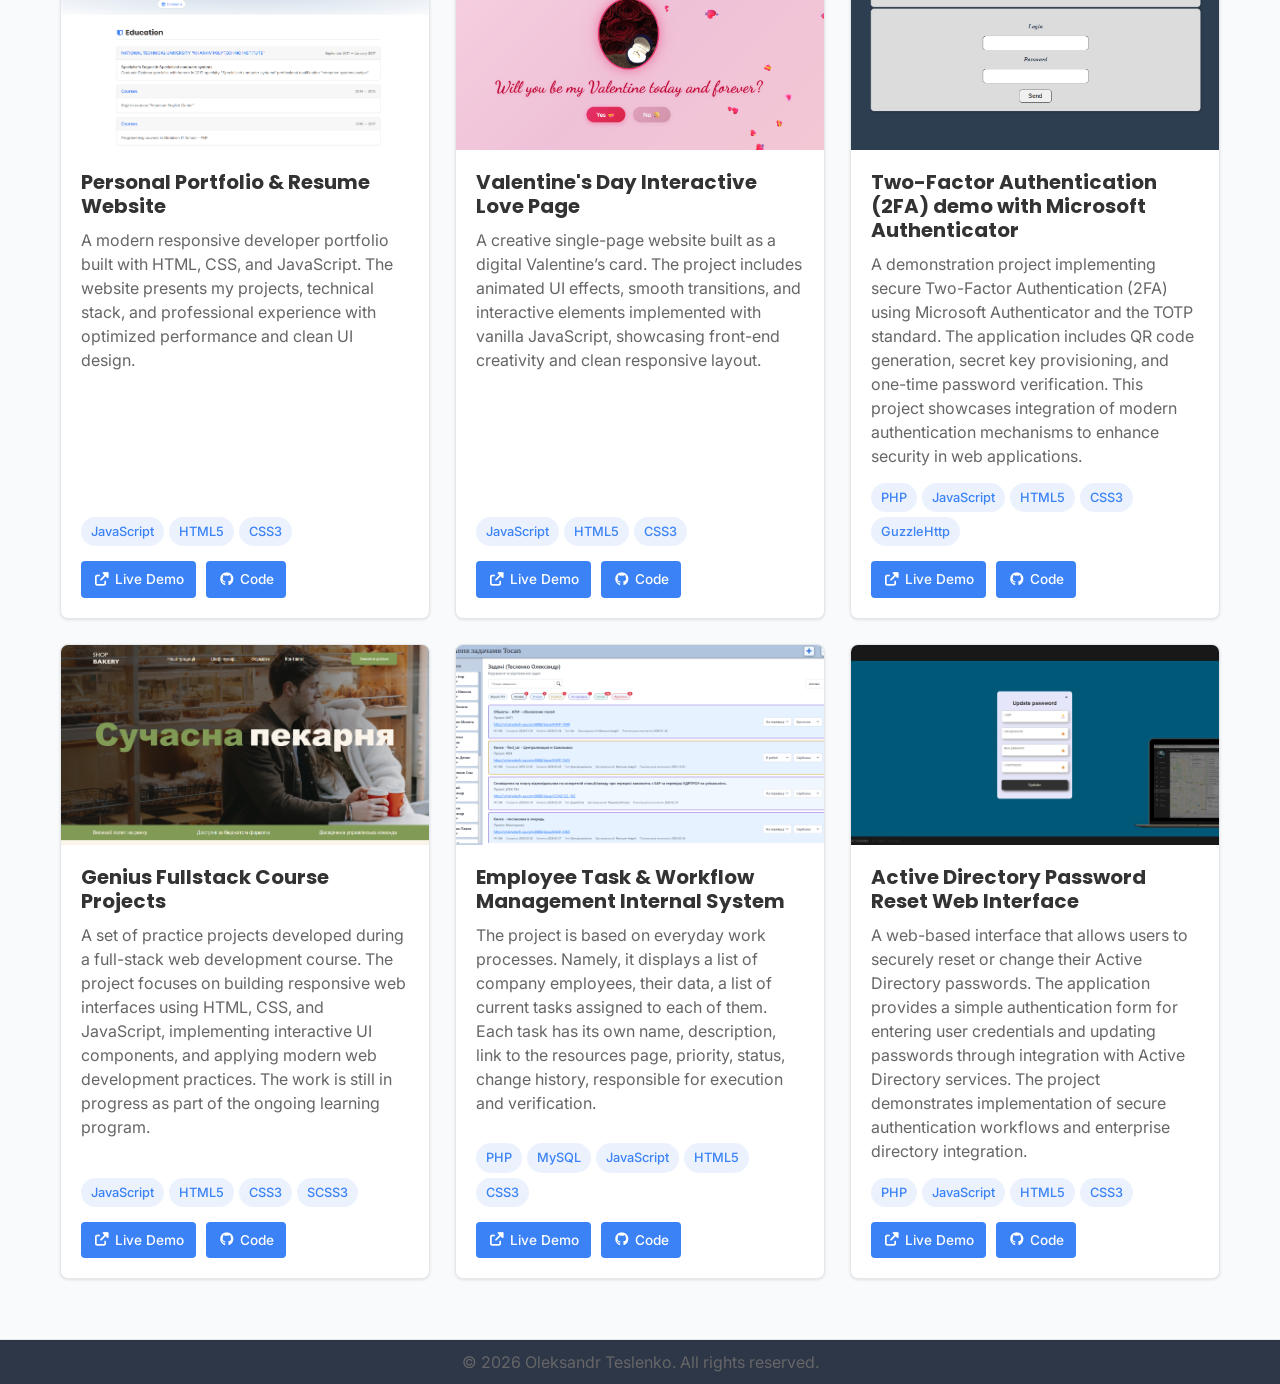
==== commit 40543553: "add CV (.pdf)" ====
--- a/index.html
+++ b/index.html
@@ -134,6 +134,12 @@
                                 <i class="fab fa-readme"></i>CV
                             </a>
                         </div>
+
+                        <div class="contact-card">
+                            <a href="./assets/files/Oleksandr Teslenko_Full Stack Web Developer_CV.pdf" target="_blank">
+                                <i class="fab fa-readme"></i>CV (.pdf)
+                            </a>
+                        </div>
                     </div>
                 </div>
             </div>
